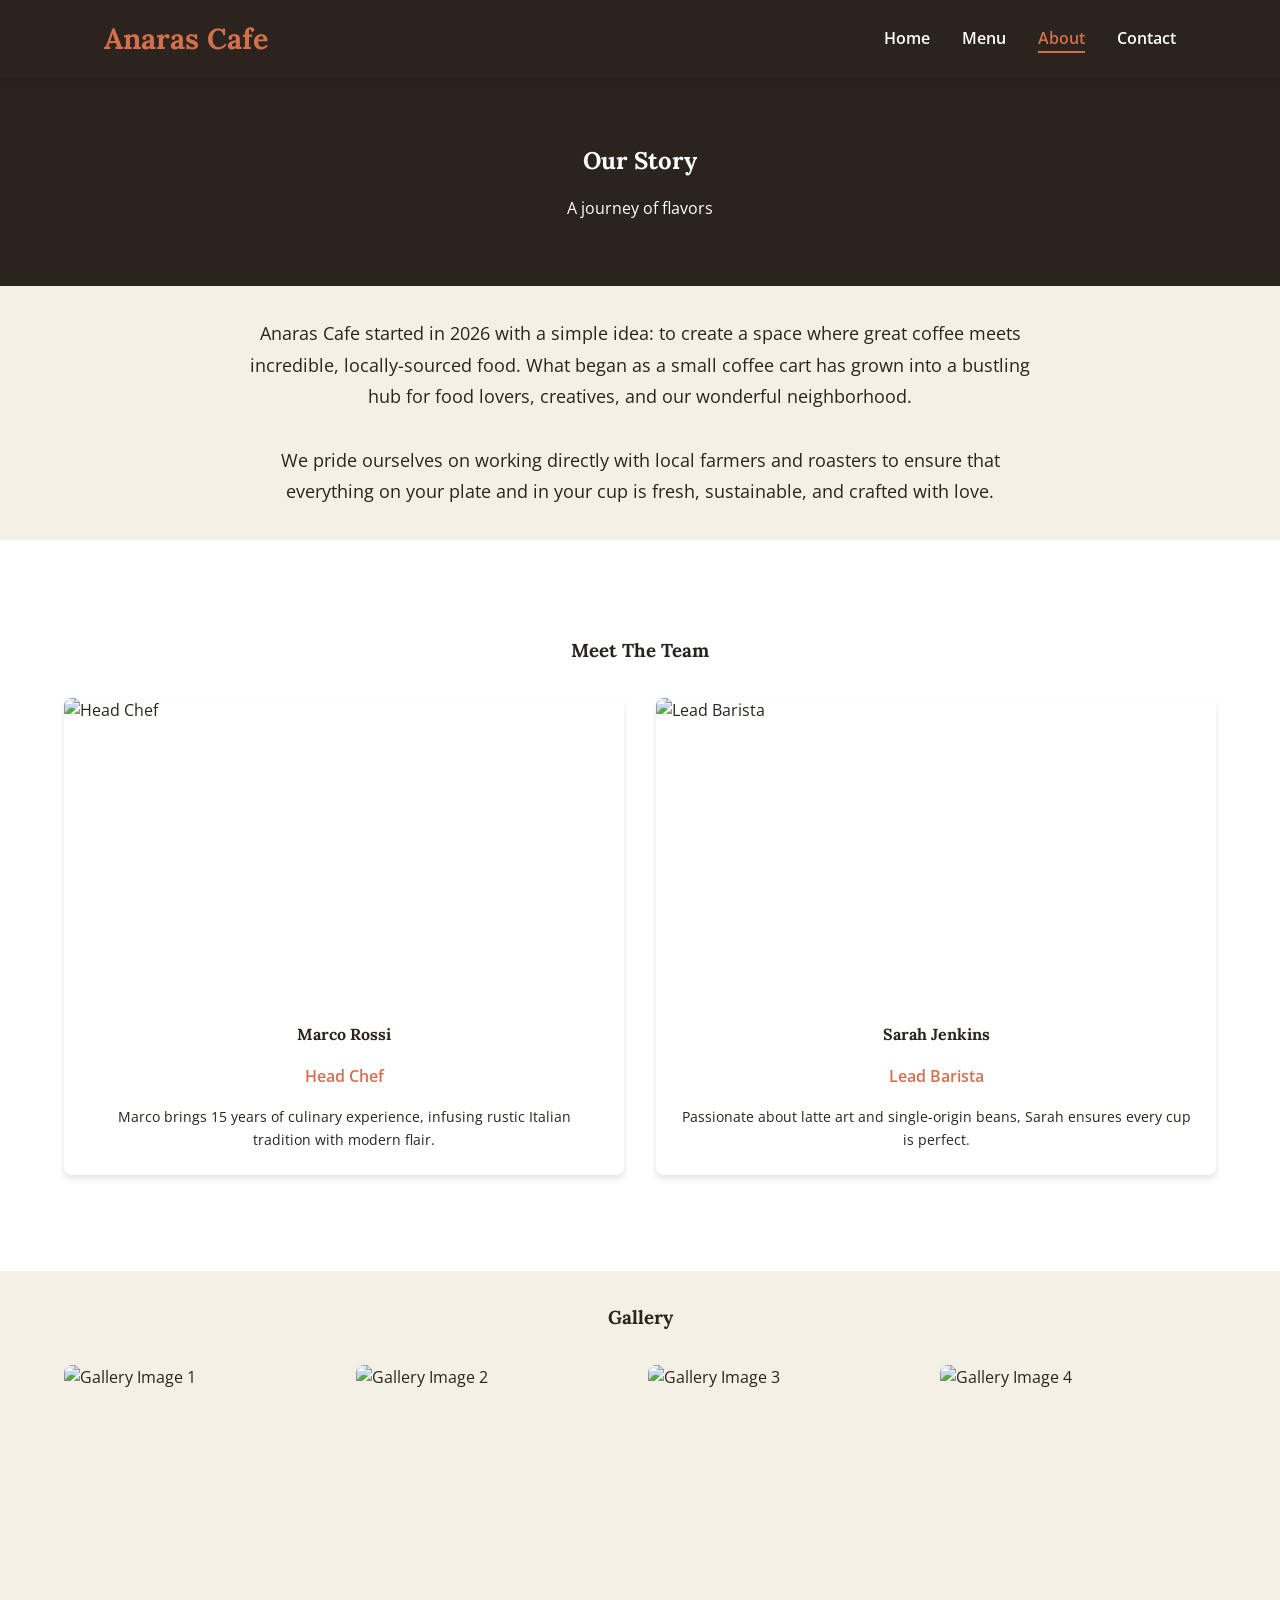
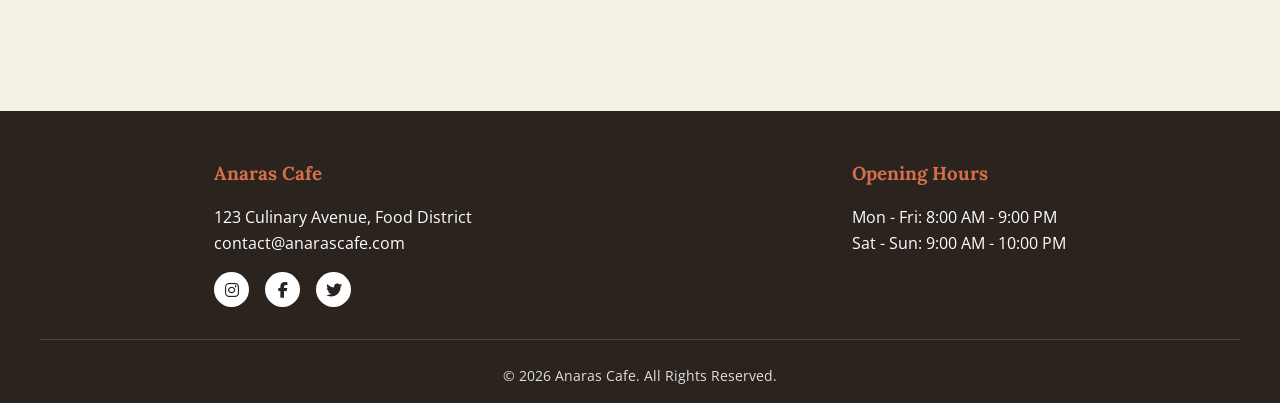
==== about.html @ 8d810594 "Update cafe name to Anaras Cafe in about.html" ====
<!DOCTYPE html>
<html lang="en">
<head>
    <meta charset="UTF-8">
    <meta name="viewport" content="width=device-width, initial-scale=1.0">
    <title>About Us | Anaras Cafe</title>
    <link href="https://fonts.googleapis.com/css2?family=Lora:ital,wght@0,400;0,700;1,400&family=Open+Sans:wght@300;400;600&display=swap" rel="stylesheet">
    <link rel="stylesheet" href="https://cdnjs.cloudflare.com/ajax/libs/font-awesome/6.4.0/css/all.min.css">
    <link rel="stylesheet" href="style.css">
</head>
<body>

    <nav class="navbar">
        <div class="nav-container">
            <div class="logo">
                <h1>Anaras Cafe</h1>
            </div>
            <div class="hamburger">
                <span></span><span></span><span></span>
            </div>
            <ul class="nav-links">
                <li><a href="index.html">Home</a></li>
                <li><a href="menu.html">Menu</a></li>
                <li><a href="about.html" class="active">About</a></li>
                <li><a href="contact.html">Contact</a></li>
            </ul>
        </div>
    </nav>

    <!-- PAGE HEADER -->
    <div style="background-color: var(--primary-color); color: white; padding: 4rem 0; text-align: center;">
        <h2>Our Story</h2>
        <p>A journey of flavors</p>
    </div>

    <!-- STORY SECTION -->
    <section class="container reveal">
        <div style="max-width: 800px; margin: 0 auto; text-align: center; font-size: 1.1rem; line-height: 1.8;">
            <p>Anaras Cafe started in 2026 with a simple idea: to create a space where great coffee meets incredible, locally-sourced food. What began as a small coffee cart has grown into a bustling hub for food lovers, creatives, and our wonderful neighborhood.</p>
            <br>
            <p>We pride ourselves on working directly with local farmers and roasters to ensure that everything on your plate and in your cup is fresh, sustainable, and crafted with love.</p>
        </div>
    </section>

    <!-- CHEF / TEAM SECTION -->
    <section style="background-color: white; padding: 4rem 0;">
        <div class="container">
            <h3 style="text-align: center; margin-bottom: 2rem;" class="reveal">Meet The Team</h3>
            
            <div class="grid-container">
                <!-- Team Member 1 -->
                <div class="card reveal">
                    <img src="https://images.unsplash.com/photo-1583394838336-acd977736f90?auto=format&fit=crop&w=600&q=80" alt="Head Chef" class="card-img" style="height: 300px;">
                    <div class="card-content" style="text-align: center;">
                        <h4>Marco Rossi</h4>
                        <p style="color: var(--accent-color); font-weight: 600;">Head Chef</p>
                        <p style="margin-top: 1rem; font-size: 0.9rem;">Marco brings 15 years of culinary experience, infusing rustic Italian tradition with modern flair.</p>
                    </div>
                </div>

                <!-- Team Member 2 -->
                <div class="card reveal">
                    <img src="https://images.unsplash.com/photo-1574315042735-95f269382285?auto=format&fit=crop&w=600&q=80" alt="Lead Barista" class="card-img" style="height: 300px;">
                    <div class="card-content" style="text-align: center;">
                        <h4>Sarah Jenkins</h4>
                        <p style="color: var(--accent-color); font-weight: 600;">Lead Barista</p>
                        <p style="margin-top: 1rem; font-size: 0.9rem;">Passionate about latte art and single-origin beans, Sarah ensures every cup is perfect.</p>
                    </div>
                </div>
            </div>
        </div>
    </section>

    <!-- IMAGE GALLERY GRID -->
    <section class="container reveal">
        <h3 style="text-align: center; margin-bottom: 2rem;">Gallery</h3>
        <div class="gallery-grid">
            <div class="gallery-item"><img src="https://images.unsplash.com/photo-1509042239860-f550ce710b93?auto=format&fit=crop&w=600&q=80" alt="Gallery Image 1"></div>
            <div class="gallery-item"><img src="https://images.unsplash.com/photo-1554118811-1e0d58224f24?auto=format&fit=crop&w=600&q=80" alt="Gallery Image 2"></div>
            <div class="gallery-item"><img src="https://images.unsplash.com/photo-1497935586351-b67a49e012bf?auto=format&fit=crop&w=600&q=80" alt="Gallery Image 3"></div>
            <div class="gallery-item"><img src="https://images.unsplash.com/photo-1559925393-8be0aaff477c?auto=format&fit=crop&w=600&q=80" alt="Gallery Image 4"></div>
        </div>
    </section>

    <!-- FOOTER -->
    <footer>
        <div class="footer-content">
            <div class="footer-section">
                <h3>Anaras Cafe</h3>
                <p>123 Culinary Avenue, Food District</p>
                <p>contact@anarascafe.com</p>
                <div class="social-icons">
                    <a href="#"><i class="fab fa-instagram"></i></a>
                    <a href="#"><i class="fab fa-facebook-f"></i></a>
                    <a href="#"><i class="fab fa-twitter"></i></a>
                </div>
            </div>
            <div class="footer-section">
                <h3>Opening Hours</h3>
                <p>Mon - Fri: 8:00 AM - 9:00 PM</p>
                <p>Sat - Sun: 9:00 AM - 10:00 PM</p>
            </div>
        </div>
        <div class="footer-bottom">
            <p>&copy; 2026 Anaras Cafe. All Rights Reserved.</p>
        </div>
    </footer>

    <script src="script.js"></script>
</body>
</html>
---- style.css ----
/* ==========================================================================
   CSS VARIABLES & GLOBAL STYLES
   ========================================================================== */
:root {
  /* Warm Earthy Theme Colors */
  --primary-color: #2b231d; /* Dark Brown for text/dark backgrounds */
  --secondary-color: #f5f0e6; /* Cream for light backgrounds */
  --accent-color: #d46f4d; /* Warm Terracotta for buttons and highlights */
  --accent-hover: #b55c3c;
  --text-dark: #333333;
  --text-light: #ffffff;
  --gray-light: #e0e0e0;
  
  /* Fonts: Lora (Serif) for headings, Open Sans (Sans-Serif) for body text */
  --font-heading: 'Lora', serif;
  --font-body: 'Open Sans', sans-serif;
  
  /* Shadows and Transitions */
  --box-shadow: 0 4px 6px rgba(0, 0, 0, 0.1);
  --transition: all 0.3s ease;
}

/* Basic Reset for consistent styling across browsers */
* {
  margin: 0;
  padding: 0;
  box-sizing: border-box;
}

body {
  font-family: var(--font-body);
  background-color: var(--secondary-color);
  color: var(--primary-color);
  line-height: 1.6;
}

h1, h2, h3, h4, h5, h6 {
  font-family: var(--font-heading);
  font-weight: 700;
  margin-bottom: 1rem;
}

a {
  text-decoration: none;
  color: inherit;
}

img {
  max-width: 100%;
  display: block;
}

/* ==========================================================================
   UTILITY CLASSES (Re-usable styles)
   ========================================================================== */
.container {
  width: 90%;
  max-width: 1200px;
  margin: 0 auto;
  padding: 2rem 0;
}

.btn {
  display: inline-block;
  padding: 0.8rem 1.5rem;
  background-color: var(--accent-color);
  color: var(--text-light);
  border: none;
  border-radius: 4px;
  font-weight: 600;
  cursor: pointer;
  transition: var(--transition);
}

.btn:hover {
  background-color: var(--accent-hover);
  transform: translateY(-2px); /* Subtle lift effect */
}

/* Scroll reveal animation classes */
.reveal {
  opacity: 0;
  transform: translateY(30px);
  transition: all 0.8s ease-out;
}

.reveal.active {
  opacity: 1;
  transform: translateY(0);
}

/* ==========================================================================
   NAVIGATION BAR
   ========================================================================== */
.navbar {
  position: sticky;
  top: 0;
  background-color: var(--primary-color);
  color: var(--text-light);
  z-index: 1000; /* Stays on top of other content */
  box-shadow: var(--box-shadow);
}

.nav-container {
  display: flex;
  justify-content: space-between;
  align-items: center;
  padding: 1rem 5%;
  max-width: 1200px;
  margin: 0 auto;
}

.logo h1 {
  margin: 0;
  color: var(--accent-color);
  font-size: 1.8rem;
}

.nav-links {
  list-style: none;
  display: flex;
  gap: 2rem;
}

.nav-links a {
  position: relative;
  font-weight: 600;
  transition: var(--transition);
}

/* Hover underline effect */
.nav-links a::after {
  content: '';
  position: absolute;
  width: 0;
  height: 2px;
  bottom: -4px;
  left: 0;
  background-color: var(--accent-color);
  transition: var(--transition);
}

.nav-links a:hover::after,
.nav-links a.active::after {
  width: 100%;
}

.nav-links a:hover,
.nav-links a.active {
  color: var(--accent-color);
}

/* Hamburger Menu (Hidden on desktop) */
.hamburger {
  display: none;
  cursor: pointer;
  flex-direction: column;
  gap: 5px;
}

.hamburger span {
  display: block;
  width: 25px;
  height: 3px;
  background-color: var(--text-light);
  transition: var(--transition);
}

/* ==========================================================================
   HERO SECTION (Home Page)
   ========================================================================== */
.hero {
  height: 80vh;
  background: linear-gradient(rgba(0, 0, 0, 0.6), rgba(0, 0, 0, 0.6)), url('https://images.unsplash.com/photo-1554118811-1e0d58224f24?auto=format&fit=crop&w=1920&q=80') center/cover;
  display: flex;
  align-items: center;
  justify-content: center;
  text-align: center;
  color: var(--text-light);
}

.hero-content h2 {
  font-size: 3rem;
  margin-bottom: 1rem;
}

.hero-content p {
  font-size: 1.2rem;
  margin-bottom: 2rem;
}

/* ==========================================================================
   CARDS GRID (Featured, Menu, Chef)
   ========================================================================== */
.grid-container {
  display: grid;
  grid-template-columns: repeat(auto-fit, minmax(280px, 1fr));
  gap: 2rem;
  margin-top: 2rem;
}

.card {
  background-color: white;
  border-radius: 8px;
  overflow: hidden;
  box-shadow: var(--box-shadow);
  transition: var(--transition);
}

.card:hover {
  transform: translateY(-5px);
  box-shadow: 0 10px 20px rgba(0, 0, 0, 0.15);
}

.card-img {
  width: 100%;
  height: 200px;
  object-fit: cover;
}

.card-content {
  padding: 1.5rem;
}

.card-title {
  display: flex;
  justify-content: space-between;
  align-items: baseline;
  border-bottom: 1px solid var(--gray-light);
  padding-bottom: 0.5rem;
  margin-bottom: 1rem;
}

.card-price {
  color: var(--accent-color);
  font-weight: 700;
  font-size: 1.2rem;
}

/* ==========================================================================
   MENU FILTER BUTTONS
   ========================================================================== */
.menu-filters {
  display: flex;
  justify-content: center;
  flex-wrap: wrap;
  gap: 1rem;
  margin-bottom: 2rem;
}

.filter-btn {
  background: transparent;
  border: 2px solid var(--primary-color);
  color: var(--primary-color);
  padding: 0.5rem 1.5rem;
  border-radius: 20px;
  cursor: pointer;
  font-weight: 600;
  transition: var(--transition);
}

.filter-btn:hover,
.filter-btn.active {
  background-color: var(--primary-color);
  color: var(--text-light);
}

/* ==========================================================================
   IMAGE GALLERY (Grid)
   ========================================================================== */
.gallery-grid {
  display: grid;
  grid-template-columns: repeat(auto-fit, minmax(250px, 1fr));
  gap: 1rem;
}

.gallery-item {
  height: 250px;
  border-radius: 8px;
  overflow: hidden;
}

.gallery-item img {
  width: 100%;
  height: 100%;
  object-fit: cover;
  transition: transform 0.5s ease;
}

.gallery-item:hover img {
  transform: scale(1.1);
}

/* ==========================================================================
   CONTACT FORM
   ========================================================================== */
.contact-wrapper {
  display: grid;
  grid-template-columns: 1fr 1fr;
  gap: 3rem;
  margin-top: 2rem;
}

.form-group {
  margin-bottom: 1.5rem;
  display: flex;
  flex-direction: column;
}

.form-group label {
  margin-bottom: 0.5rem;
  font-weight: 600;
}

.form-group input,
.form-group textarea {
  padding: 0.8rem;
  border: 1px solid #ccc;
  border-radius: 4px;
  font-family: inherit;
}

.form-group input:focus,
.form-group textarea:focus {
  outline: none;
  border-color: var(--accent-color);
}

.error-msg {
  color: red;
  font-size: 0.85rem;
  margin-top: 0.3rem;
  display: none; /* Hidden by default, shown by JS */
}

/* Map Iframe container to make it responsive */
.map-container {
  width: 100%;
  height: 100%;
  min-height: 300px;
  border-radius: 8px;
  overflow: hidden;
}

.map-container iframe {
  width: 100%;
  height: 100%;
  border: none;
}

/* ==========================================================================
   FOOTER
   ========================================================================== */
footer {
  background-color: var(--primary-color);
  color: var(--text-light);
  padding: 3rem 0 1rem;
  margin-top: 4rem;
}

.footer-content {
  display: flex;
  justify-content: space-around;
  flex-wrap: wrap;
  gap: 2rem;
  max-width: 1200px;
  margin: 0 auto;
  padding-bottom: 2rem;
  border-bottom: 1px solid #444;
}

.footer-section h3 {
  color: var(--accent-color);
  margin-bottom: 1rem;
}

.social-icons {
  display: flex;
  gap: 1rem;
  margin-top: 1rem;
}

.social-icons a {
  background-color: var(--text-light);
  color: var(--primary-color);
  width: 35px;
  height: 35px;
  display: flex;
  align-items: center;
  justify-content: center;
  border-radius: 50%;
  transition: var(--transition);
}

.social-icons a:hover {
  background-color: var(--accent-color);
  color: var(--text-light);
}

.footer-bottom {
  text-align: center;
  padding-top: 1.5rem;
  font-size: 0.9rem;
  color: var(--gray-light);
}

/* ==========================================================================
   RESPONSIVE DESIGN (Media Queries)
   ========================================================================== */
/* Tablet and smaller */
@media (max-width: 768px) {
  .hamburger {
    display: flex; /* Show hamburger icon */
  }

  .nav-links {
    /* Mobile Menu Styles */
    position: absolute;
    top: 100%;
    right: 0;
    background-color: var(--primary-color);
    flex-direction: column;
    width: 100%;
    text-align: center;
    gap: 0;
    max-height: 0;
    overflow: hidden;
    transition: max-height 0.4s ease-in-out;
  }

  .nav-links.active {
    max-height: 300px; /* Expands the menu */
  }

  .nav-links li {
    padding: 1rem 0;
    border-bottom: 1px solid #444;
  }

  .hero-content h2 {
    font-size: 2.2rem;
  }
  
  .contact-wrapper {
    grid-template-columns: 1fr; /* Stack form and map */
  }
}
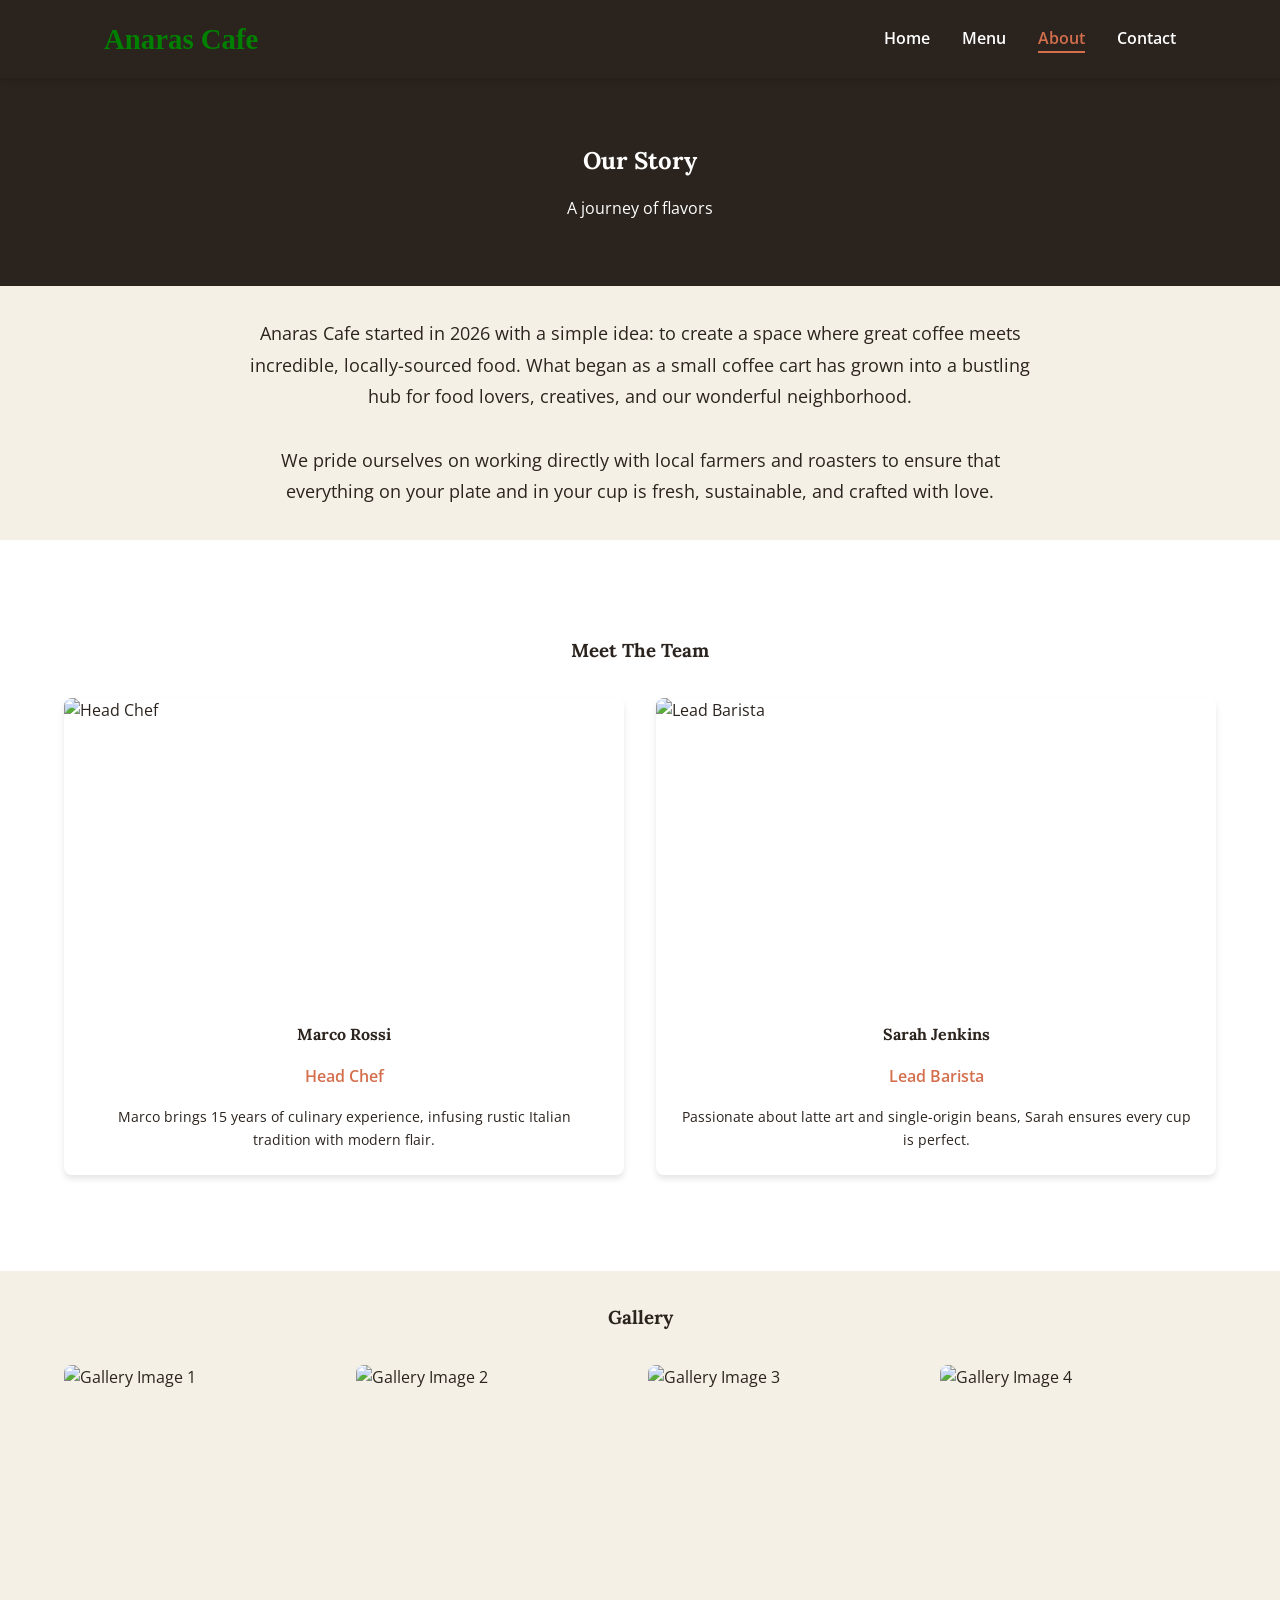
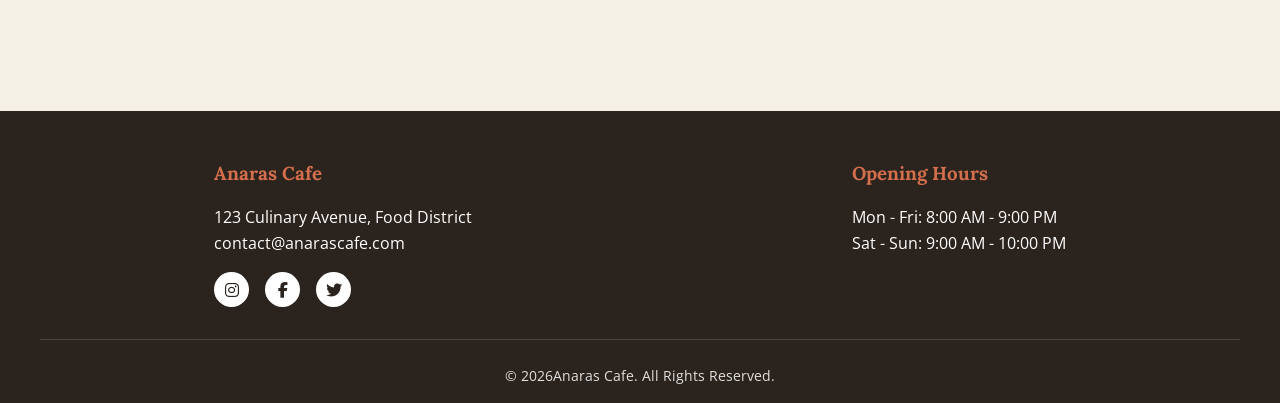
==== commit 3e60b4ef: "Update logo styling to green fantasy and unify Anaras Cafe branding" ====
--- a/about.html
+++ b/about.html
@@ -1,13 +1,17 @@
 <!DOCTYPE html>
 <html lang="en">
+
 <head>
     <meta charset="UTF-8">
     <meta name="viewport" content="width=device-width, initial-scale=1.0">
     <title>About Us | Anaras Cafe</title>
-    <link href="https://fonts.googleapis.com/css2?family=Lora:ital,wght@0,400;0,700;1,400&family=Open+Sans:wght@300;400;600&display=swap" rel="stylesheet">
+    <link
+        href="https://fonts.googleapis.com/css2?family=Lora:ital,wght@0,400;0,700;1,400&family=Open+Sans:wght@300;400;600&display=swap"
+        rel="stylesheet">
     <link rel="stylesheet" href="https://cdnjs.cloudflare.com/ajax/libs/font-awesome/6.4.0/css/all.min.css">
     <link rel="stylesheet" href="style.css">
 </head>
+
 <body>
 
     <nav class="navbar">
@@ -36,9 +40,12 @@
     <!-- STORY SECTION -->
     <section class="container reveal">
         <div style="max-width: 800px; margin: 0 auto; text-align: center; font-size: 1.1rem; line-height: 1.8;">
-            <p>Anaras Cafe started in 2026 with a simple idea: to create a space where great coffee meets incredible, locally-sourced food. What began as a small coffee cart has grown into a bustling hub for food lovers, creatives, and our wonderful neighborhood.</p>
+            <p>Anaras Cafe started in 2026 with a simple idea: to create a space where great coffee meets incredible,
+                locally-sourced food. What began as a small coffee cart has grown into a bustling hub for food lovers,
+                creatives, and our wonderful neighborhood.</p>
             <br>
-            <p>We pride ourselves on working directly with local farmers and roasters to ensure that everything on your plate and in your cup is fresh, sustainable, and crafted with love.</p>
+            <p>We pride ourselves on working directly with local farmers and roasters to ensure that everything on your
+                plate and in your cup is fresh, sustainable, and crafted with love.</p>
         </div>
     </section>
 
@@ -46,25 +53,29 @@
     <section style="background-color: white; padding: 4rem 0;">
         <div class="container">
             <h3 style="text-align: center; margin-bottom: 2rem;" class="reveal">Meet The Team</h3>
-            
+
             <div class="grid-container">
                 <!-- Team Member 1 -->
                 <div class="card reveal">
-                    <img src="https://images.unsplash.com/photo-1583394838336-acd977736f90?auto=format&fit=crop&w=600&q=80" alt="Head Chef" class="card-img" style="height: 300px;">
+                    <img src="https://images.unsplash.com/photo-1583394838336-acd977736f90?auto=format&fit=crop&w=600&q=80"
+                        alt="Head Chef" class="card-img" style="height: 300px;">
                     <div class="card-content" style="text-align: center;">
                         <h4>Marco Rossi</h4>
                         <p style="color: var(--accent-color); font-weight: 600;">Head Chef</p>
-                        <p style="margin-top: 1rem; font-size: 0.9rem;">Marco brings 15 years of culinary experience, infusing rustic Italian tradition with modern flair.</p>
+                        <p style="margin-top: 1rem; font-size: 0.9rem;">Marco brings 15 years of culinary experience,
+                            infusing rustic Italian tradition with modern flair.</p>
                     </div>
                 </div>
 
                 <!-- Team Member 2 -->
                 <div class="card reveal">
-                    <img src="https://images.unsplash.com/photo-1574315042735-95f269382285?auto=format&fit=crop&w=600&q=80" alt="Lead Barista" class="card-img" style="height: 300px;">
+                    <img src="https://images.unsplash.com/photo-1574315042735-95f269382285?auto=format&fit=crop&w=600&q=80"
+                        alt="Lead Barista" class="card-img" style="height: 300px;">
                     <div class="card-content" style="text-align: center;">
                         <h4>Sarah Jenkins</h4>
                         <p style="color: var(--accent-color); font-weight: 600;">Lead Barista</p>
-                        <p style="margin-top: 1rem; font-size: 0.9rem;">Passionate about latte art and single-origin beans, Sarah ensures every cup is perfect.</p>
+                        <p style="margin-top: 1rem; font-size: 0.9rem;">Passionate about latte art and single-origin
+                            beans, Sarah ensures every cup is perfect.</p>
                     </div>
                 </div>
             </div>
@@ -75,10 +86,18 @@
     <section class="container reveal">
         <h3 style="text-align: center; margin-bottom: 2rem;">Gallery</h3>
         <div class="gallery-grid">
-            <div class="gallery-item"><img src="https://images.unsplash.com/photo-1509042239860-f550ce710b93?auto=format&fit=crop&w=600&q=80" alt="Gallery Image 1"></div>
-            <div class="gallery-item"><img src="https://images.unsplash.com/photo-1554118811-1e0d58224f24?auto=format&fit=crop&w=600&q=80" alt="Gallery Image 2"></div>
-            <div class="gallery-item"><img src="https://images.unsplash.com/photo-1497935586351-b67a49e012bf?auto=format&fit=crop&w=600&q=80" alt="Gallery Image 3"></div>
-            <div class="gallery-item"><img src="https://images.unsplash.com/photo-1559925393-8be0aaff477c?auto=format&fit=crop&w=600&q=80" alt="Gallery Image 4"></div>
+            <div class="gallery-item"><img
+                    src="https://images.unsplash.com/photo-1509042239860-f550ce710b93?auto=format&fit=crop&w=600&q=80"
+                    alt="Gallery Image 1"></div>
+            <div class="gallery-item"><img
+                    src="https://images.unsplash.com/photo-1554118811-1e0d58224f24?auto=format&fit=crop&w=600&q=80"
+                    alt="Gallery Image 2"></div>
+            <div class="gallery-item"><img
+                    src="https://images.unsplash.com/photo-1497935586351-b67a49e012bf?auto=format&fit=crop&w=600&q=80"
+                    alt="Gallery Image 3"></div>
+            <div class="gallery-item"><img
+                    src="https://images.unsplash.com/photo-1559925393-8be0aaff477c?auto=format&fit=crop&w=600&q=80"
+                    alt="Gallery Image 4"></div>
         </div>
     </section>
 
@@ -102,10 +121,11 @@
             </div>
         </div>
         <div class="footer-bottom">
-            <p>&copy; 2026 Anaras Cafe. All Rights Reserved.</p>
+            <p>&copy; 2026Anaras Cafe. All Rights Reserved.</p>
         </div>
     </footer>
 
     <script src="script.js"></script>
 </body>
-</html>
+
+</html>
--- a/style.css
+++ b/style.css
@@ -3,18 +3,21 @@
    ========================================================================== */
 :root {
   /* Warm Earthy Theme Colors */
-  --primary-color: #2b231d; /* Dark Brown for text/dark backgrounds */
-  --secondary-color: #f5f0e6; /* Cream for light backgrounds */
-  --accent-color: #d46f4d; /* Warm Terracotta for buttons and highlights */
+  --primary-color: #2b231d;
+  /* Dark Brown for text/dark backgrounds */
+  --secondary-color: #f5f0e6;
+  /* Cream for light backgrounds */
+  --accent-color: #d46f4d;
+  /* Warm Terracotta for buttons and highlights */
   --accent-hover: #b55c3c;
   --text-dark: #333333;
   --text-light: #ffffff;
   --gray-light: #e0e0e0;
-  
+
   /* Fonts: Lora (Serif) for headings, Open Sans (Sans-Serif) for body text */
   --font-heading: 'Lora', serif;
   --font-body: 'Open Sans', sans-serif;
-  
+
   /* Shadows and Transitions */
   --box-shadow: 0 4px 6px rgba(0, 0, 0, 0.1);
   --transition: all 0.3s ease;
@@ -34,7 +37,12 @@
   line-height: 1.6;
 }
 
-h1, h2, h3, h4, h5, h6 {
+h1,
+h2,
+h3,
+h4,
+h5,
+h6 {
   font-family: var(--font-heading);
   font-weight: 700;
   margin-bottom: 1rem;
@@ -74,7 +82,8 @@
 
 .btn:hover {
   background-color: var(--accent-hover);
-  transform: translateY(-2px); /* Subtle lift effect */
+  transform: translateY(-2px);
+  /* Subtle lift effect */
 }
 
 /* Scroll reveal animation classes */
@@ -97,7 +106,8 @@
   top: 0;
   background-color: var(--primary-color);
   color: var(--text-light);
-  z-index: 1000; /* Stays on top of other content */
+  z-index: 1000;
+  /* Stays on top of other content */
   box-shadow: var(--box-shadow);
 }
 
@@ -112,8 +122,9 @@
 
 .logo h1 {
   margin: 0;
-  color: var(--accent-color);
+  color: green;
   font-size: 1.8rem;
+  font-family: fantasy;
 }
 
 .nav-links {
@@ -330,7 +341,8 @@
   color: red;
   font-size: 0.85rem;
   margin-top: 0.3rem;
-  display: none; /* Hidden by default, shown by JS */
+  display: none;
+  /* Hidden by default, shown by JS */
 }
 
 /* Map Iframe container to make it responsive */
@@ -410,7 +422,8 @@
 /* Tablet and smaller */
 @media (max-width: 768px) {
   .hamburger {
-    display: flex; /* Show hamburger icon */
+    display: flex;
+    /* Show hamburger icon */
   }
 
   .nav-links {
@@ -429,7 +442,8 @@
   }
 
   .nav-links.active {
-    max-height: 300px; /* Expands the menu */
+    max-height: 300px;
+    /* Expands the menu */
   }
 
   .nav-links li {
@@ -440,8 +454,9 @@
   .hero-content h2 {
     font-size: 2.2rem;
   }
-  
+
   .contact-wrapper {
-    grid-template-columns: 1fr; /* Stack form and map */
-  }
-}
+    grid-template-columns: 1fr;
+    /* Stack form and map */
+  }
+}
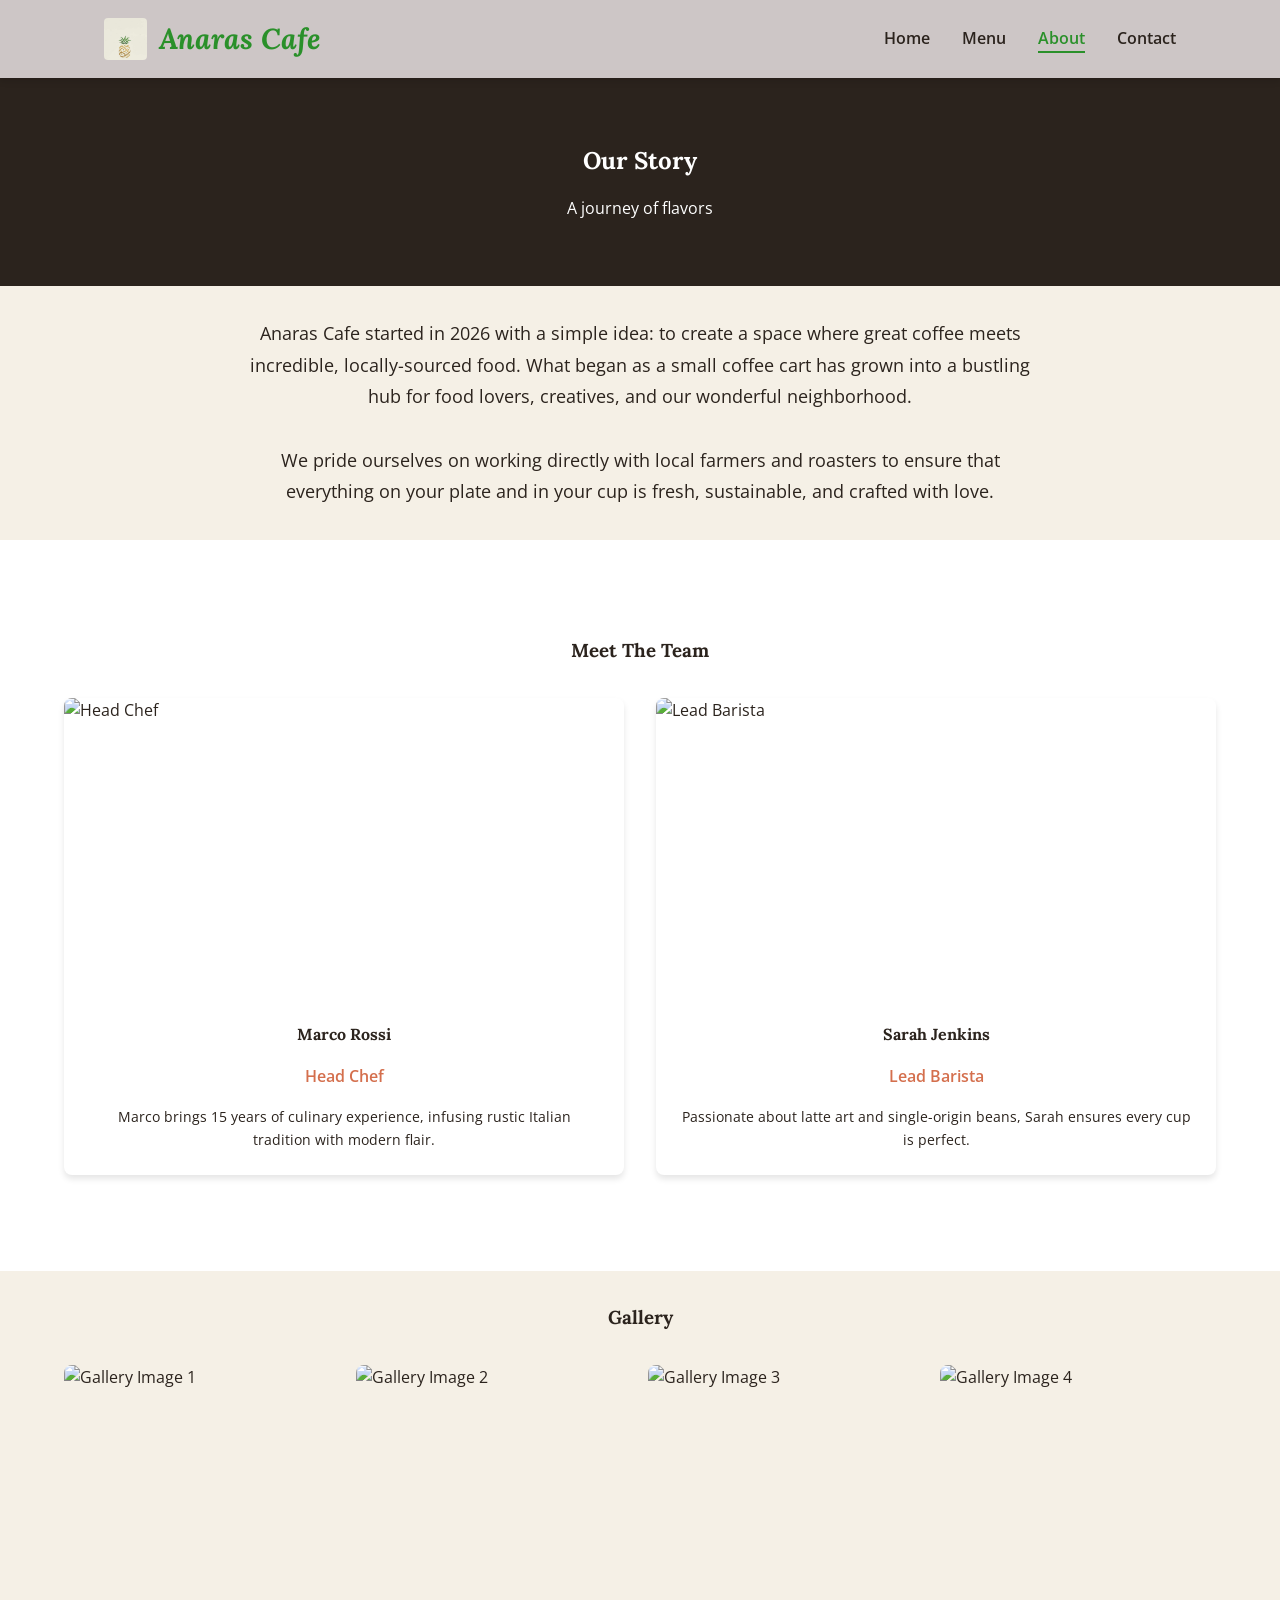
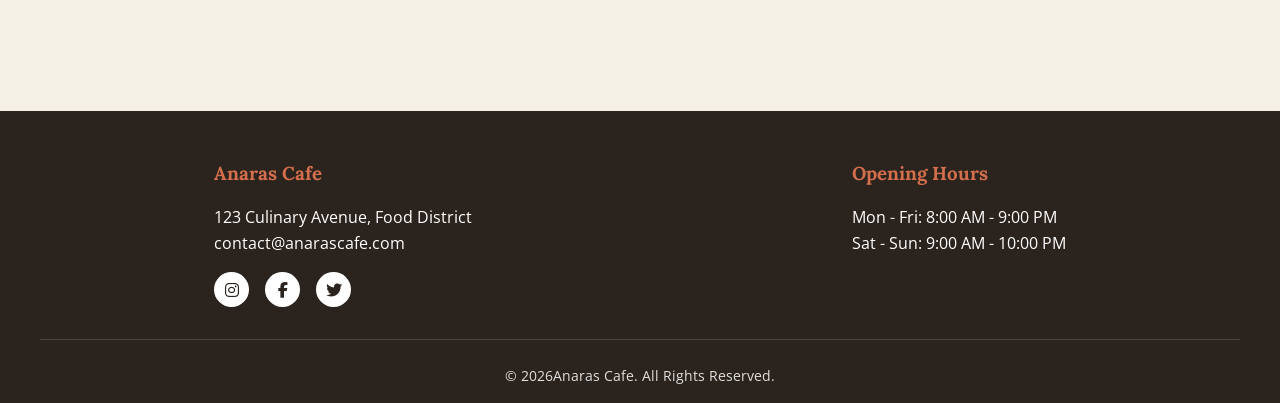
==== commit 5b9c5d8f: "Add official pineapple logo and attach to header and favicon" ====
--- a/about.html
+++ b/about.html
@@ -9,6 +9,7 @@
         href="https://fonts.googleapis.com/css2?family=Lora:ital,wght@0,400;0,700;1,400&family=Open+Sans:wght@300;400;600&display=swap"
         rel="stylesheet">
     <link rel="stylesheet" href="https://cdnjs.cloudflare.com/ajax/libs/font-awesome/6.4.0/css/all.min.css">
+    <link rel="icon" type="image/png" href="images/logo.png">
     <link rel="stylesheet" href="style.css">
 </head>
 
@@ -17,6 +18,7 @@
     <nav class="navbar">
         <div class="nav-container">
             <div class="logo">
+                <img src="images/logo.png" alt="Anaras Cafe Logo" class="logo-img">
                 <h1>Anaras Cafe</h1>
             </div>
             <div class="hamburger">
--- a/style.css
+++ b/style.css
@@ -104,8 +104,8 @@
 .navbar {
   position: sticky;
   top: 0;
-  background-color: var(--primary-color);
-  color: var(--text-light);
+  background-color: rgb(205, 198, 198);
+  color: #2b231d;
   z-index: 1000;
   /* Stays on top of other content */
   box-shadow: var(--box-shadow);
@@ -120,11 +120,24 @@
   margin: 0 auto;
 }
 
+.logo {
+  display: flex;
+  align-items: center;
+  gap: 0.75rem;
+}
+
+.logo-img {
+  height: 42px;
+  width: auto;
+  object-fit: contain;
+  border-radius: 4px;
+}
+
 .logo h1 {
   margin: 0;
-  color: green;
+  color: rgb(42, 144, 42);
   font-size: 1.8rem;
-  font-family: fantasy;
+  font-style: italic;
 }
 
 .nav-links {
@@ -136,6 +149,7 @@
 .nav-links a {
   position: relative;
   font-weight: 600;
+  color: #2b231d;
   transition: var(--transition);
 }
 
@@ -147,7 +161,7 @@
   height: 2px;
   bottom: -4px;
   left: 0;
-  background-color: var(--accent-color);
+  background-color: rgb(42, 144, 42);
   transition: var(--transition);
 }
 
@@ -158,7 +172,7 @@
 
 .nav-links a:hover,
 .nav-links a.active {
-  color: var(--accent-color);
+  color: rgb(42, 144, 42);
 }
 
 /* Hamburger Menu (Hidden on desktop) */
@@ -173,7 +187,7 @@
   display: block;
   width: 25px;
   height: 3px;
-  background-color: var(--text-light);
+  background-color: #2b231d;
   transition: var(--transition);
 }
 
@@ -431,7 +445,7 @@
     position: absolute;
     top: 100%;
     right: 0;
-    background-color: var(--primary-color);
+    background-color: rgb(205, 198, 198);
     flex-direction: column;
     width: 100%;
     text-align: center;
@@ -448,7 +462,7 @@
 
   .nav-links li {
     padding: 1rem 0;
-    border-bottom: 1px solid #444;
+    border-bottom: 1px solid #bbb;
   }
 
   .hero-content h2 {
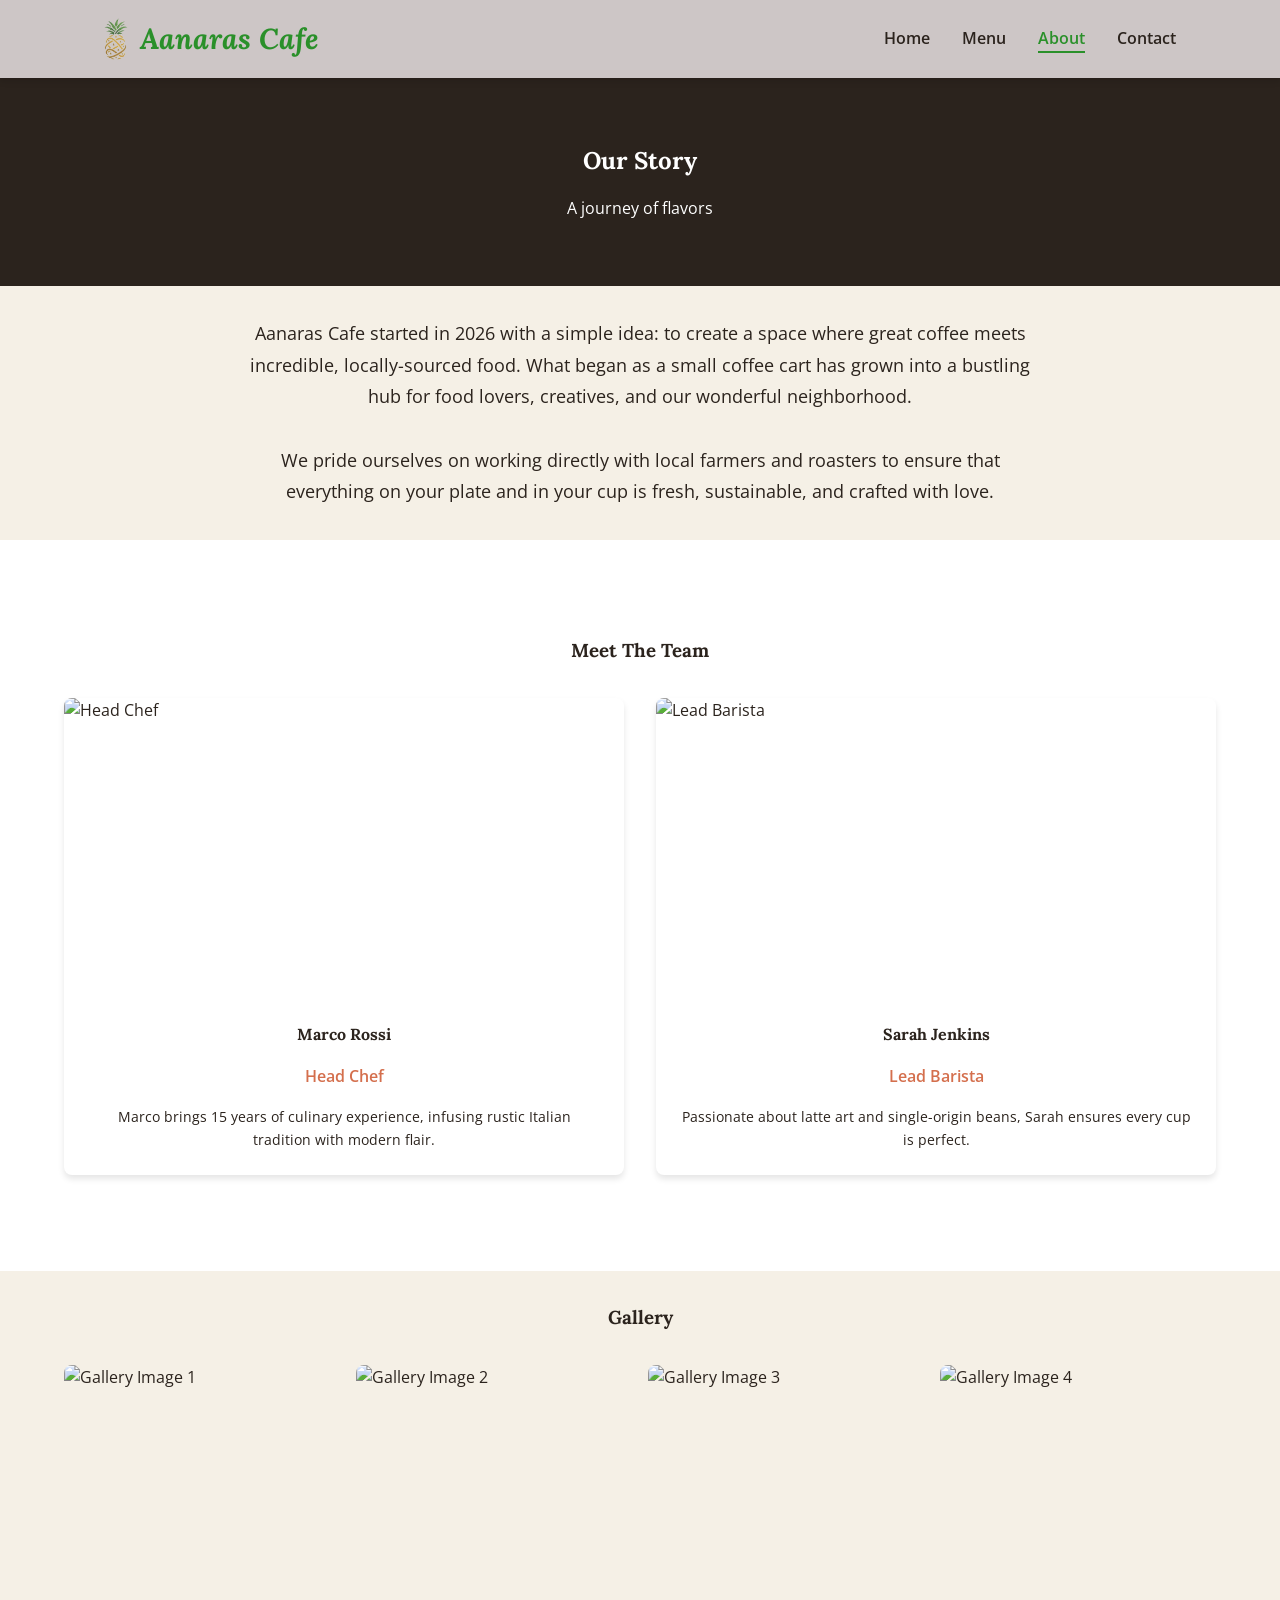
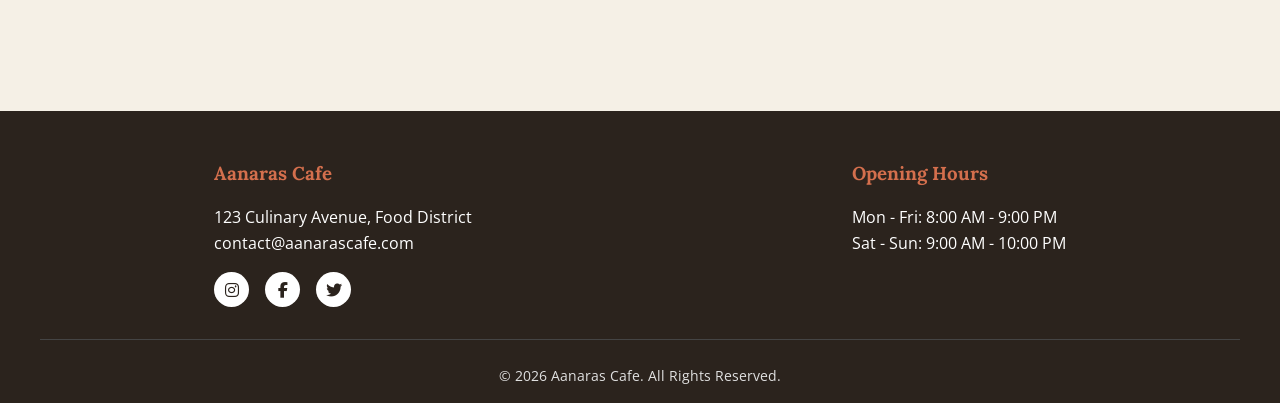
==== commit 47f68ca6: "Update branding spelling from Anaras to Aanaras across all pages" ====
--- a/about.html
+++ b/about.html
@@ -4,7 +4,7 @@
 <head>
     <meta charset="UTF-8">
     <meta name="viewport" content="width=device-width, initial-scale=1.0">
-    <title>About Us | Anaras Cafe</title>
+    <title>About Us | Aanaras Cafe</title>
     <link
         href="https://fonts.googleapis.com/css2?family=Lora:ital,wght@0,400;0,700;1,400&family=Open+Sans:wght@300;400;600&display=swap"
         rel="stylesheet">
@@ -18,8 +18,8 @@
     <nav class="navbar">
         <div class="nav-container">
             <div class="logo">
-                <img src="images/logo.png" alt="Anaras Cafe Logo" class="logo-img">
-                <h1>Anaras Cafe</h1>
+                <img src="images/logo.png" alt="Aanaras Cafe Logo" class="logo-img">
+                <h1>Aanaras Cafe</h1>
             </div>
             <div class="hamburger">
                 <span></span><span></span><span></span>
@@ -42,7 +42,7 @@
     <!-- STORY SECTION -->
     <section class="container reveal">
         <div style="max-width: 800px; margin: 0 auto; text-align: center; font-size: 1.1rem; line-height: 1.8;">
-            <p>Anaras Cafe started in 2026 with a simple idea: to create a space where great coffee meets incredible,
+            <p>Aanaras Cafe started in 2026 with a simple idea: to create a space where great coffee meets incredible,
                 locally-sourced food. What began as a small coffee cart has grown into a bustling hub for food lovers,
                 creatives, and our wonderful neighborhood.</p>
             <br>
@@ -107,9 +107,9 @@
     <footer>
         <div class="footer-content">
             <div class="footer-section">
-                <h3>Anaras Cafe</h3>
+                <h3>Aanaras Cafe</h3>
                 <p>123 Culinary Avenue, Food District</p>
-                <p>contact@anarascafe.com</p>
+                <p>contact@aanarascafe.com</p>
                 <div class="social-icons">
                     <a href="#"><i class="fab fa-instagram"></i></a>
                     <a href="#"><i class="fab fa-facebook-f"></i></a>
@@ -123,7 +123,7 @@
             </div>
         </div>
         <div class="footer-bottom">
-            <p>&copy; 2026Anaras Cafe. All Rights Reserved.</p>
+            <p>&copy; 2026 Aanaras Cafe. All Rights Reserved.</p>
         </div>
     </footer>
 
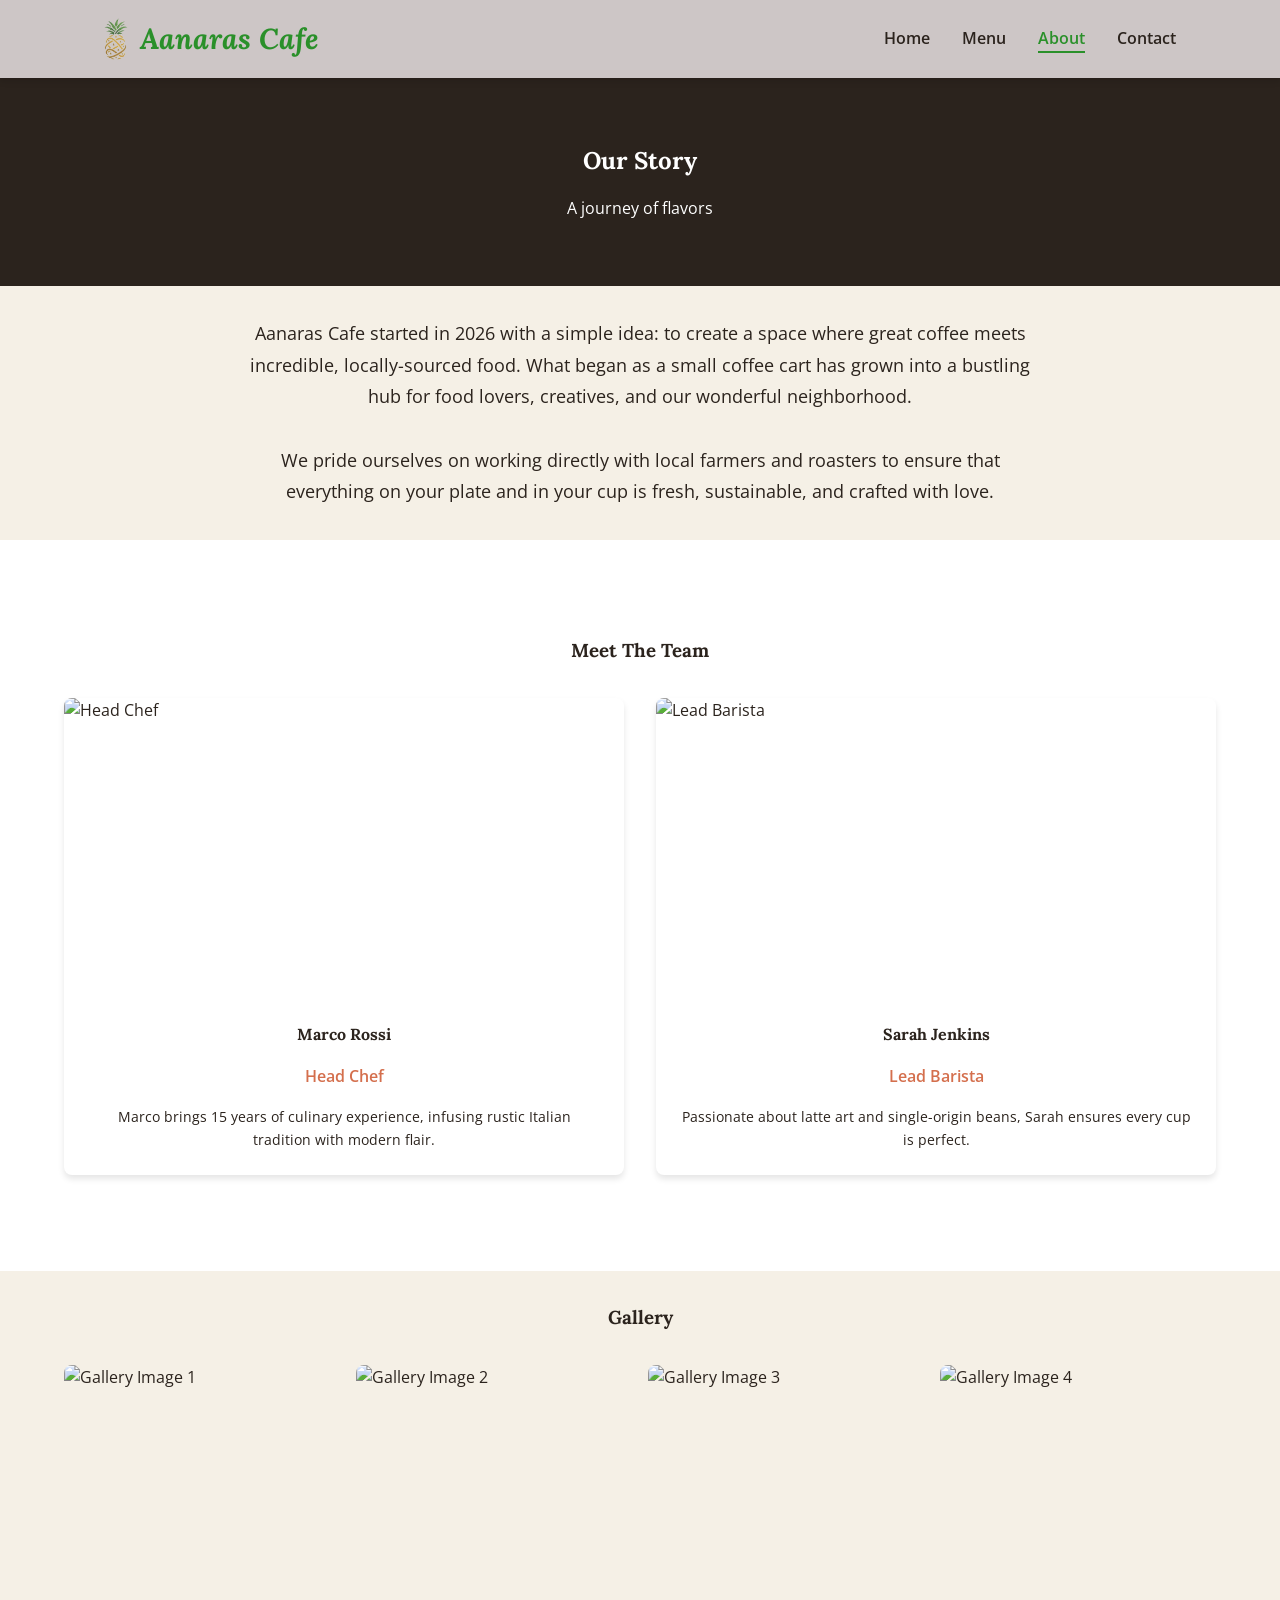
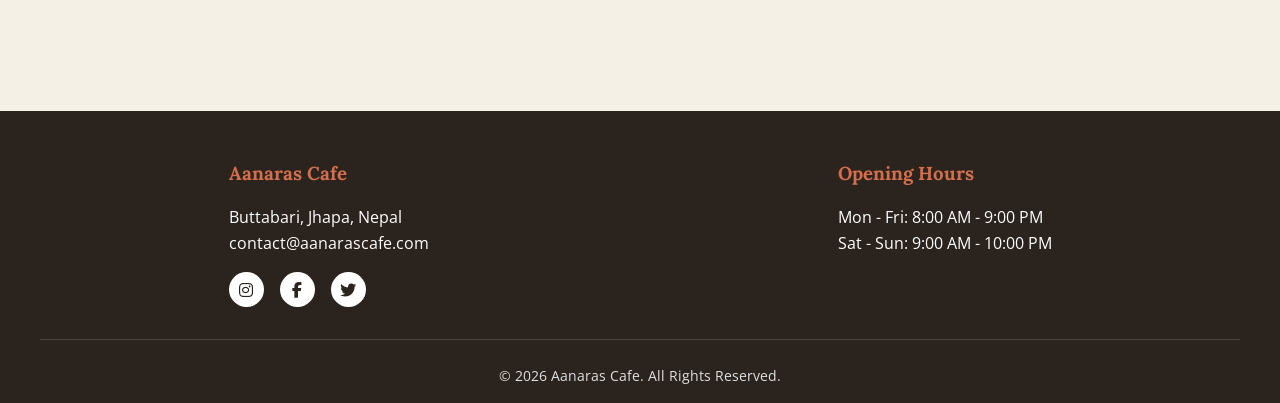
==== commit 4991ca33: "Update address to Buttabari, Jhapa, Nepal" ====
--- a/about.html
+++ b/about.html
@@ -108,7 +108,7 @@
         <div class="footer-content">
             <div class="footer-section">
                 <h3>Aanaras Cafe</h3>
-                <p>123 Culinary Avenue, Food District</p>
+                <p>Buttabari, Jhapa, Nepal</p>
                 <p>contact@aanarascafe.com</p>
                 <div class="social-icons">
                     <a href="#"><i class="fab fa-instagram"></i></a>
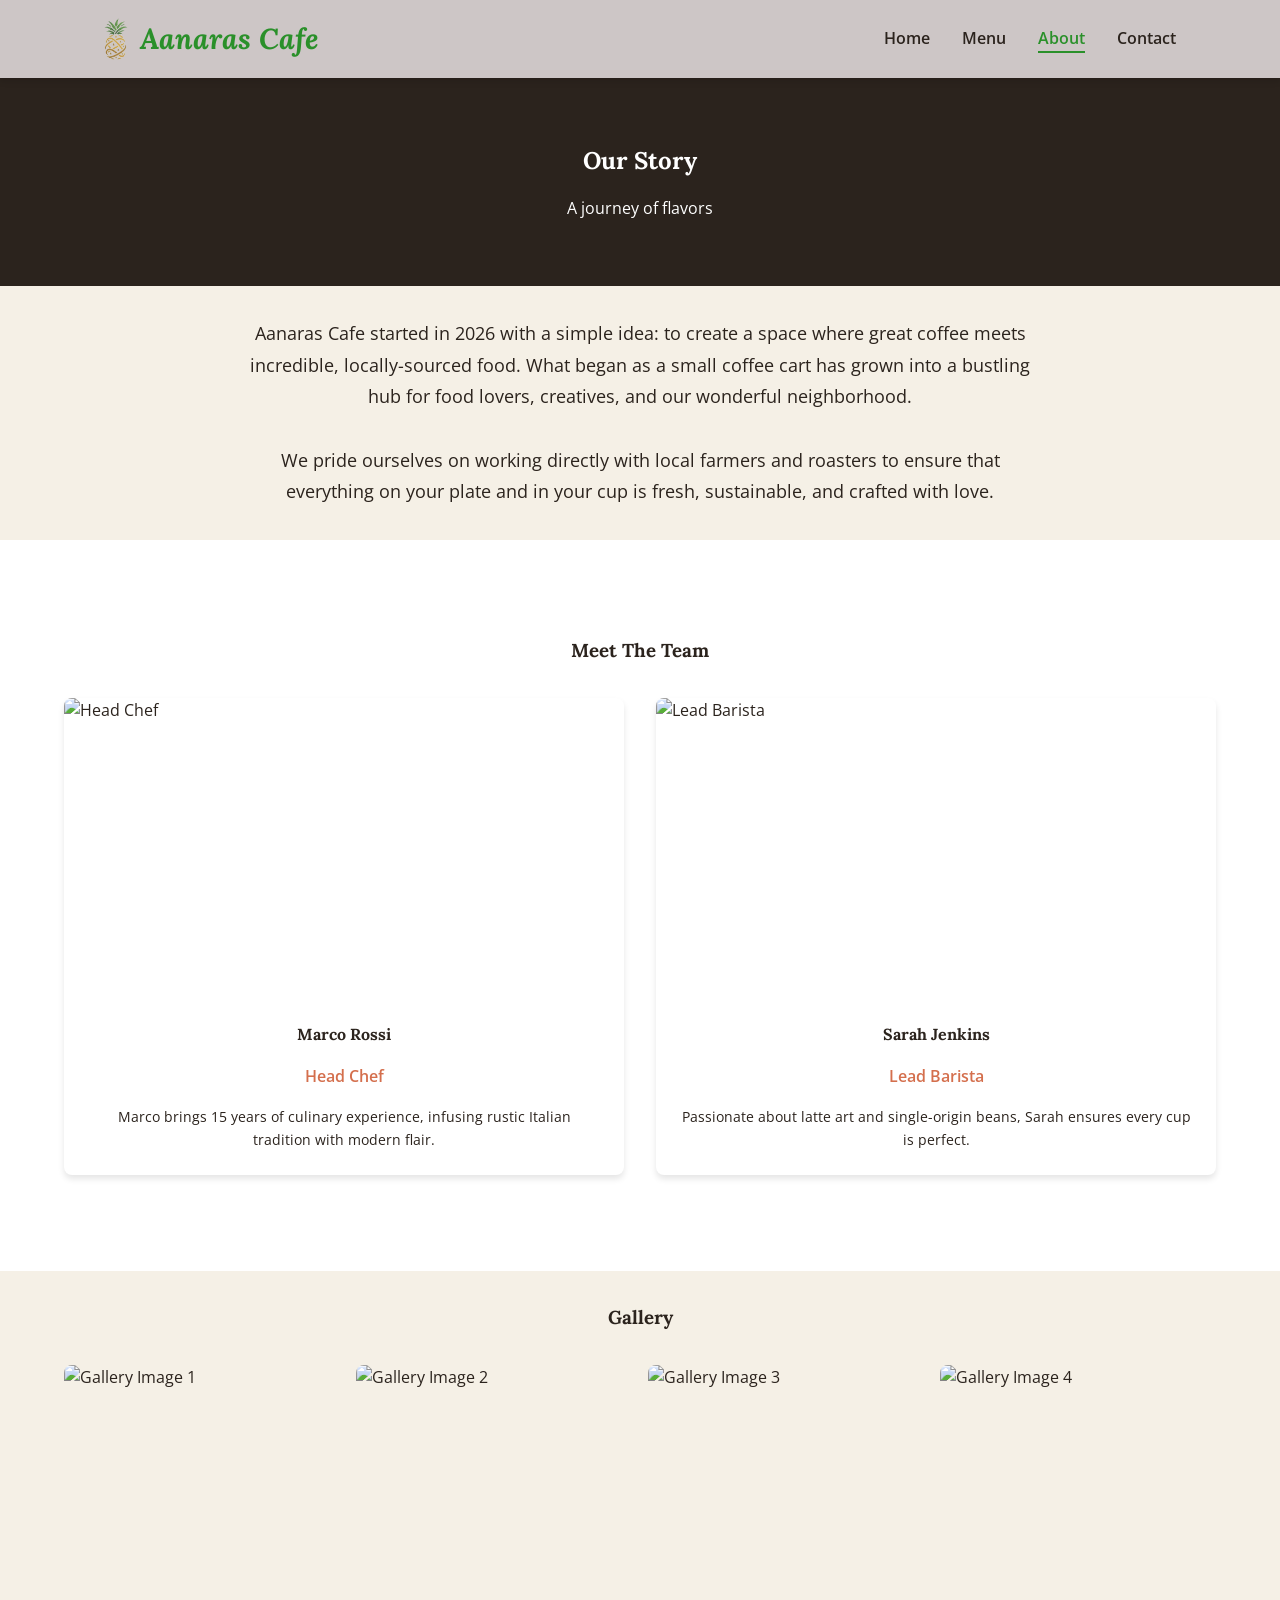
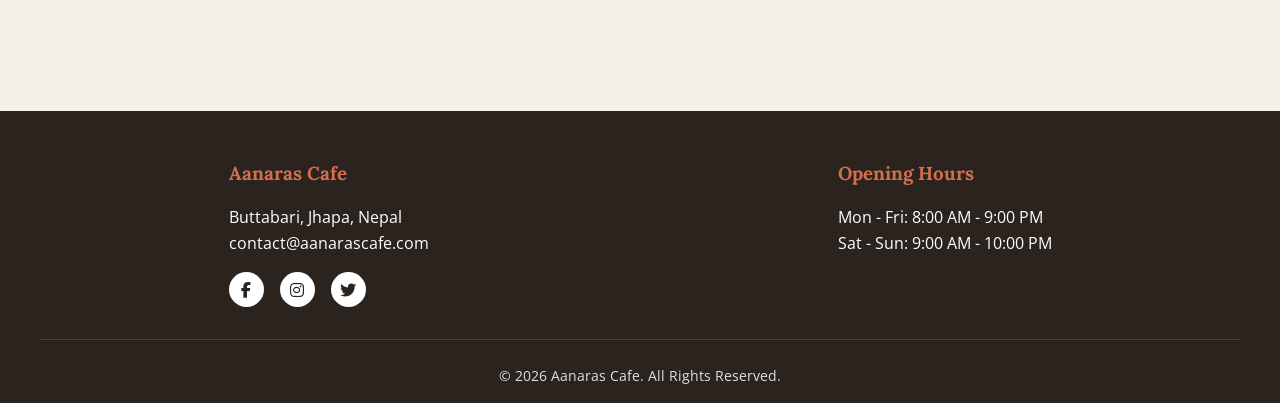
==== commit 90633828: "Add real Facebook profile link to footer social icons on all pages" ====
--- a/about.html
+++ b/about.html
@@ -111,8 +111,8 @@
                 <p>Buttabari, Jhapa, Nepal</p>
                 <p>contact@aanarascafe.com</p>
                 <div class="social-icons">
+                    <a href="https://www.facebook.com/share/1J9s6769FP/?mibextid=wwXIf" target="_blank" rel="noopener noreferrer"><i class="fab fa-facebook-f"></i></a>
                     <a href="#"><i class="fab fa-instagram"></i></a>
-                    <a href="#"><i class="fab fa-facebook-f"></i></a>
                     <a href="#"><i class="fab fa-twitter"></i></a>
                 </div>
             </div>
